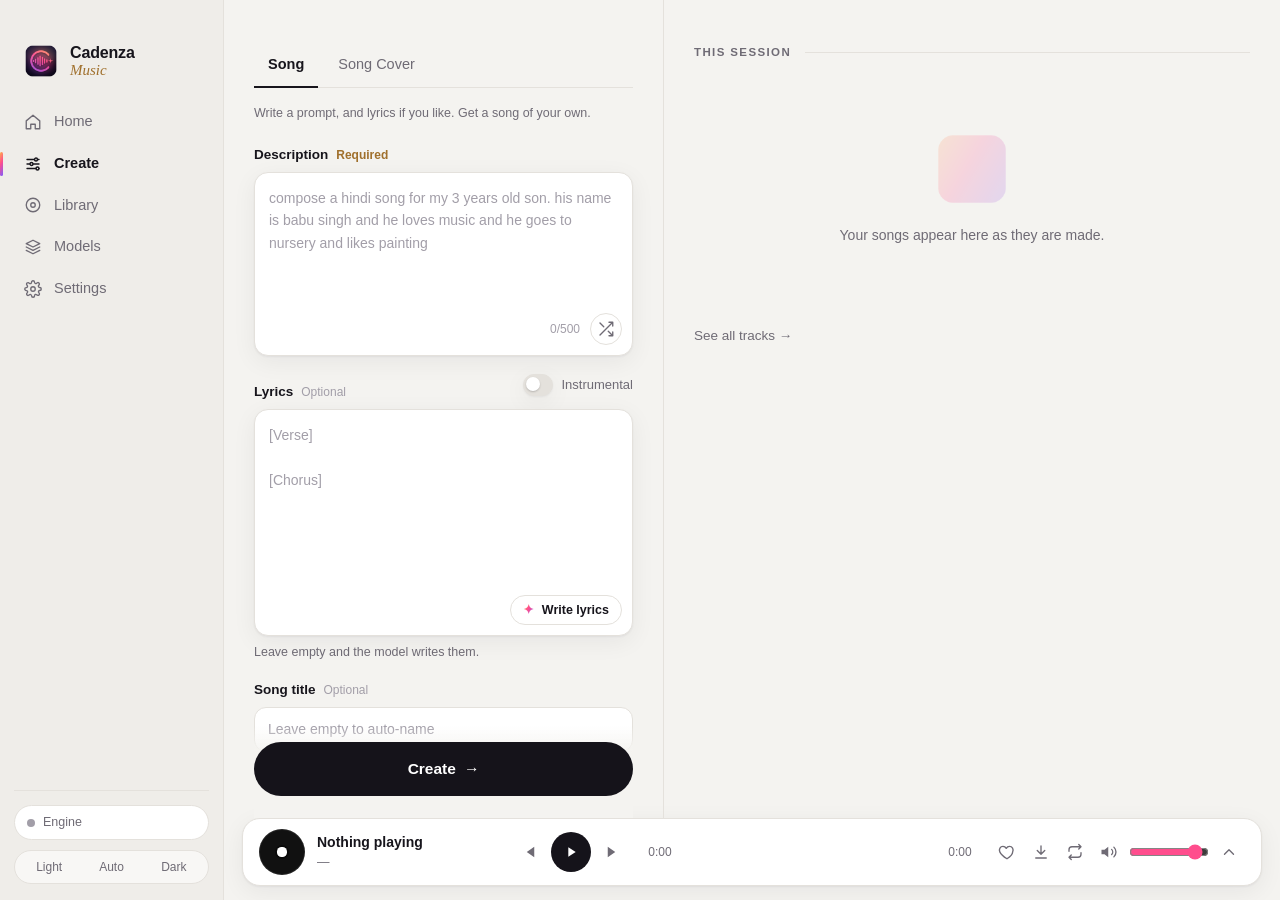
==== ui/index.html @ 6d5b3bd9 "Cadenza: prompt-to-song desktop app, release pipeline and website - Tauri 2 app with a Rust backend:" ====
<!doctype html>
<html lang="en">
<head>
  <meta charset="utf-8" />
  <meta name="viewport" content="width=device-width, initial-scale=1" />
  <title>Cadenza</title>
  <link rel="stylesheet" href="styles.css" />
</head>
<body>
  <div class="app">
    <aside class="sidebar">
      <div class="brand" data-tauri-drag-region>
        <img src="icon.png" alt="" class="brand-mark" />
        <div class="brand-text">
          <strong>Cadenza</strong>
          <em>Music</em>
        </div>
      </div>
      <nav class="nav">
        <button data-view="home"><svg viewBox="0 0 24 24"><path d="M3 10.5 12 3l9 7.5V21h-6v-6H9v6H3z"/></svg>Home</button>
        <button data-view="create" class="active"><svg viewBox="0 0 24 24"><path d="M4 6h10M18 6h2M4 12h4M12 12h8M4 18h12M20 18h0"/><circle cx="16" cy="6" r="2"/><circle cx="10" cy="12" r="2"/><circle cx="18" cy="18" r="2"/></svg>Create</button>
        <button data-view="library"><svg viewBox="0 0 24 24"><circle cx="12" cy="12" r="9"/><circle cx="12" cy="12" r="3"/></svg>Library</button>
        <button data-view="models"><svg viewBox="0 0 24 24"><path d="M12 3 3 7.5l9 4.5 9-4.5zM3 12l9 4.5 9-4.5M3 16.5 12 21l9-4.5"/></svg>Models</button>
        <button data-view="settings"><svg viewBox="0 0 24 24"><circle cx="12" cy="12" r="3"/><path d="M19.4 15a1.7 1.7 0 0 0 .3 1.8l.1.1a2 2 0 1 1-2.8 2.8l-.1-.1a1.7 1.7 0 0 0-1.8-.3 1.7 1.7 0 0 0-1 1.5V21a2 2 0 1 1-4 0v-.1a1.7 1.7 0 0 0-1.1-1.5 1.7 1.7 0 0 0-1.8.3l-.1.1a2 2 0 1 1-2.8-2.8l.1-.1a1.7 1.7 0 0 0 .3-1.8 1.7 1.7 0 0 0-1.5-1H3a2 2 0 1 1 0-4h.1a1.7 1.7 0 0 0 1.5-1.1 1.7 1.7 0 0 0-.3-1.8l-.1-.1a2 2 0 1 1 2.8-2.8l.1.1a1.7 1.7 0 0 0 1.8.3H9a1.7 1.7 0 0 0 1-1.5V3a2 2 0 1 1 4 0v.1a1.7 1.7 0 0 0 1 1.5 1.7 1.7 0 0 0 1.8-.3l.1-.1a2 2 0 1 1 2.8 2.8l-.1.1a1.7 1.7 0 0 0-.3 1.8V9a1.7 1.7 0 0 0 1.5 1H21a2 2 0 1 1 0 4h-.1a1.7 1.7 0 0 0-1.5 1z"/></svg>Settings</button>
      </nav>
      <div class="sidebar-foot">
        <button class="engine-pill" id="enginePill" title="Music engine">
          <span class="dot"></span><span class="label">Engine</span>
        </button>
        <div class="theme-switch" role="group" aria-label="Theme">
          <button data-theme-choice="light">Light</button>
          <button data-theme-choice="auto">Auto</button>
          <button data-theme-choice="dark">Dark</button>
        </div>
      </div>
    </aside>

    <main class="main">
      <!-- HOME -->
      <section class="view" id="view-home">
        <div class="home">
          <div class="home-hero">
            <img src="icon.png" alt="" class="hero-mark" />
            <h1>What should we make today?</h1>
            <p class="muted">Describe a song. Cadenza writes the lyrics, composes the score and sings it — all on this machine.</p>
            <div class="hero-box">
              <textarea id="heroPrompt" rows="3" maxlength="500" placeholder="A Hindi lullaby for my 3-year-old son Babu, who loves painting and music"></textarea>
              <button class="btn primary" id="heroGo">Create <span aria-hidden="true">→</span></button>
            </div>
            <div class="chips" id="heroChips"></div>
          </div>
          <div class="setup card" id="setupCard">
            <h3>Getting ready</h3>
            <ol class="checklist" id="checklist"></ol>
          </div>
          <div class="home-recent">
            <div class="section-title"><span>Recent</span><button class="link" data-goto="library">See all tracks →</button></div>
            <div class="track-list" id="homeRecent"></div>
          </div>
        </div>
      </section>

      <!-- CREATE -->
      <section class="view active" id="view-create">
        <div class="create">
          <div class="create-form">
            <div class="tabs" role="tablist">
              <button class="tab active" data-tab="song">Song</button>
              <button class="tab" data-tab="cover">Song Cover</button>
            </div>
            <p class="muted small" id="tabHint">Write a prompt, and lyrics if you like. Get a song of your own.</p>

            <div class="field cover-only">
              <div class="label-row"><label>Recording</label><span class="req">Required</span></div>
              <button class="file-pick" id="coverPick">
                <svg viewBox="0 0 24 24"><path d="M9 18V5l12-2v13"/><circle cx="6" cy="18" r="3"/><circle cx="18" cy="16" r="3"/></svg>
                <span id="coverName">Choose an MP3 or WAV…</span>
              </button>
              <label class="check"><input type="checkbox" id="melodyOnly" /> Melody only (ignore the chords)</label>
              <p class="hint">The melody is transcribed to a score and sung again in your style. The original lyrics fit best.</p>
            </div>

            <div class="field">
              <div class="label-row"><label for="description" id="descLabel">Description</label><span class="req" id="descReq">Required</span></div>
              <div class="textarea-wrap">
                <textarea id="description" rows="5" maxlength="500" placeholder="compose a hindi song for my 3 years old son. his name is babu singh and he loves music and he goes to nursery and likes painting"></textarea>
                <div class="textarea-foot">
                  <span class="counter" id="descCount">0/500</span>
                  <button class="icon-btn" id="shuffleIdea" title="Inspire me"><svg viewBox="0 0 24 24"><path d="M16 3h5v5M4 20 21 3M21 16v5h-5M15 15l6 6M4 4l5 5"/></svg></button>
                </div>
              </div>
            </div>

            <div class="field">
              <div class="label-row">
                <label for="lyrics">Lyrics</label><span class="opt">Optional</span>
                <span class="spacer"></span>
                <label class="toggle"><input type="checkbox" id="instrumental" /><span class="track"></span>Instrumental</label>
              </div>
              <div class="textarea-wrap">
                <textarea id="lyrics" rows="7" placeholder="[Verse]&#10;&#10;[Chorus]"></textarea>
                <div class="textarea-foot">
                  <span class="spacer"></span>
                  <button class="btn ghost small" id="writeLyrics" title="Write lyrics from the description"><span class="spark">✦</span> Write lyrics</button>
                </div>
              </div>
              <p class="hint">Leave empty and the model writes them.</p>
            </div>

            <div class="field">
              <div class="label-row"><label for="title">Song title</label><span class="opt">Optional</span></div>
              <input id="title" type="text" placeholder="Leave empty to auto-name" />
            </div>

            <details class="advanced" id="advanced">
              <summary>Advanced <svg viewBox="0 0 24 24"><path d="m6 9 6 6 6-6"/></svg></summary>
              <div class="field">
                <div class="label-row"><label for="style">Style</label><span class="opt">Optional</span></div>
                <textarea id="style" rows="3" placeholder="Leave empty and the model writes it: genre, instruments, voice, mood, tempo…"></textarea>
              </div>
              <div class="grid2">
                <div class="field">
                  <label for="language">Lyrics language</label>
                  <select id="language">
                    <option value="auto">From the description</option>
                    <option>English</option><option>Hindi</option><option>Chinese</option><option>Japanese</option>
                    <option>Korean</option><option>Spanish</option><option>French</option><option>German</option>
                    <option>Portuguese</option><option>Russian</option><option>Italian</option><option>Punjabi</option>
                    <option>Bengali</option><option>Tamil</option><option>Urdu</option><option>Arabic</option>
                  </select>
                </div>
                <div class="field">
                  <label for="duration">Length <span class="value" id="durationValue">3:00</span></label>
                  <input id="duration" type="range" min="30" max="360" step="15" value="180" />
                </div>
                <div class="field">
                  <label for="cot">Score</label>
                  <select id="cot">
                    <option value="full">Melody + chords (best)</option>
                    <option value="melody">Melody only</option>
                    <option value="off">No score (fastest)</option>
                  </select>
                </div>
                <div class="field">
                  <label for="variations">Variations</label>
                  <select id="variations"><option>1</option><option>2</option><option>3</option><option>4</option></select>
                </div>
                <div class="field">
                  <label for="steps">Quality steps <span class="value" id="stepsValue">32</span></label>
                  <input id="steps" type="range" min="8" max="64" step="4" value="32" />
                </div>
                <div class="field">
                  <label for="temperature">Creativity <span class="value" id="temperatureValue">1.00</span></label>
                  <input id="temperature" type="range" min="0.6" max="1.4" step="0.05" value="1.0" />
                </div>
                <div class="field">
                  <label for="lmSeed">Composition seed</label>
                  <input id="lmSeed" type="number" placeholder="Random" />
                </div>
                <div class="field">
                  <label for="seed">Sound seed</label>
                  <input id="seed" type="number" placeholder="Random" />
                </div>
              </div>
            </details>

            <div class="create-bar">
              <div class="form-error" id="formError" hidden></div>
              <button class="btn primary big" id="createBtn">Create <span aria-hidden="true">→</span></button>
            </div>
          </div>

          <div class="session">
            <div class="section-title"><span>This session</span></div>
            <div class="track-list" id="sessionList"></div>
            <div class="empty" id="sessionEmpty">
              <div class="empty-art"></div>
              <p>Your songs appear here as they are made.</p>
            </div>
            <button class="link see-all" data-goto="library">See all tracks →</button>
          </div>
        </div>
      </section>

      <!-- LIBRARY -->
      <section class="view" id="view-library">
        <div class="page">
          <header class="page-head">
            <h2>Library</h2>
            <div class="page-tools">
              <input type="search" id="librarySearch" placeholder="Search titles, lyrics, styles…" />
              <div class="seg" id="libraryFilter">
                <button data-filter="all" class="active">All</button>
                <button data-filter="fav">Favourites</button>
                <button data-filter="song">Songs</button>
                <button data-filter="cover">Covers</button>
              </div>
              <button class="btn ghost small" id="openLibraryDir">Show folder</button>
            </div>
          </header>
          <div class="track-list" id="libraryList"></div>
          <div class="empty" id="libraryEmpty" hidden><div class="empty-art"></div><p>No tracks yet. Make your first one in Create.</p></div>
        </div>
      </section>

      <!-- MODELS -->
      <section class="view" id="view-models">
        <div class="page">
          <header class="page-head">
            <h2>Models</h2>
            <div class="muted small" id="modelsMeta"></div>
          </header>
          <div class="notice" id="engineNotice" hidden></div>
          <section class="model-group">
            <h3>Music engine <span class="badge">YuE2 · CC BY-NC 4.0</span></h3>
            <p class="muted small">Pick one size. Bigger sizes sound a little better and need more memory. The VAE and the companion are shared by every size.</p>
            <div id="modelsMusic"></div>
          </section>
          <section class="model-group">
            <h3>Language model <span class="badge">writes lyrics, titles and styles</span></h3>
            <p class="muted small">Used when you leave the lyrics empty. Pick one size, or connect Ollama / another server in Settings to use any model you like.</p>
            <div id="modelsLlm"></div>
          </section>
          <section class="model-group">
            <h3>Covers <span class="badge">optional</span></h3>
            <p class="muted small">Needed for Song Cover. Download one transcriber and the encoder of the same precision.</p>
            <div id="modelsCovers"></div>
          </section>
        </div>
      </section>

      <!-- SETTINGS -->
      <section class="view" id="view-settings">
        <div class="page narrow">
          <header class="page-head"><h2>Settings</h2></header>

          <section class="card settings-card">
            <h3>Language model</h3>
            <div class="seg wide" id="providerSeg">
              <button data-provider="builtin">Built-in (llama.cpp)</button>
              <button data-provider="ollama">Ollama</button>
              <button data-provider="open_ai">OpenAI-compatible</button>
            </div>
            <div class="provider-pane" data-pane="builtin">
              <div class="field"><label>Model</label><select id="llmModel"></select></div>
              <p class="hint">Download models in Models. The runtime starts on demand and stops when it is not needed.</p>
            </div>
            <div class="provider-pane" data-pane="ollama">
              <div class="grid2">
                <div class="field"><label>Ollama URL</label><input id="ollamaUrl" type="text" /></div>
                <div class="field"><label>Model</label>
                  <div class="row"><input id="ollamaModel" type="text" list="ollamaList" placeholder="gemma3:12b" /><button class="btn ghost small" id="ollamaRefresh">Refresh</button></div>
                  <datalist id="ollamaList"></datalist>
                </div>
              </div>
              <p class="hint">Any model you pulled — <code>ollama pull qwen3:32b</code> — big machines can use big models.</p>
            </div>
            <div class="provider-pane" data-pane="open_ai">
              <div class="grid2">
                <div class="field"><label>Server URL</label><input id="openaiUrl" type="text" placeholder="http://127.0.0.1:1234" /></div>
                <div class="field"><label>Model</label><input id="openaiModel" type="text" /></div>
                <div class="field"><label>API key</label><input id="openaiKey" type="password" placeholder="Not needed for local servers" /></div>
              </div>
              <p class="hint">LM Studio, vLLM, llama.cpp on another box — anything that speaks <code>/v1/chat/completions</code>.</p>
            </div>
            <div class="row">
              <button class="btn ghost small" id="llmTest">Test</button>
              <span class="muted small" id="llmTestResult"></span>
            </div>
            <label class="check"><input type="checkbox" id="unloadLlm" /> Unload the language model before making music (recommended under 32 GB)</label>
          </section>

          <section class="card settings-card">
            <h3>Music engine</h3>
            <div class="grid2">
              <div class="field"><label>Model size</label><select id="backbone"></select></div>
              <div class="field"><label>Context (memory)</label>
                <select id="maxSeq">
                  <option value="">Full — songs up to 6 min</option>
                  <option value="16384">16k — less memory</option>
                  <option value="8192">8k — least memory, ~2 min songs</option>
                </select>
              </div>
              <div class="field"><label>Output</label>
                <select id="outputFormat">
                  <option value="mp3">MP3</option><option value="wav16">WAV 16-bit</option><option value="wav24">WAV 24-bit</option>
                </select>
              </div>
              <div class="field"><label>MP3 bitrate</label>
                <select id="mp3Bitrate"><option>128</option><option>192</option><option>256</option><option>320</option></select>
              </div>
            </div>
            <label class="check"><input type="checkbox" id="keepLoaded" /> Keep the whole model in memory between stages (faster, needs 24 GB+)</label>
            <label class="check"><input type="checkbox" id="useCompanion" /> Use the realaudio decoder companion</label>
            <div class="field"><label>yue-server path</label><input id="enginePath" type="text" placeholder="Bundled engine" /></div>
            <div class="field"><label>Models folder</label><input id="modelsDir" type="text" placeholder="App data folder" /></div>
            <div class="row">
              <button class="btn ghost small" id="engineStart">Start engine</button>
              <button class="btn ghost small" id="engineStop">Stop engine</button>
              <button class="btn ghost small" id="engineLogBtn">Show log</button>
            </div>
            <pre class="log" id="engineLog" hidden></pre>
          </section>

          <section class="card settings-card">
            <h3>This machine</h3>
            <div class="muted small" id="systemInfo"></div>
          </section>
          <div class="settings-save"><span class="muted small" id="saveState"></span><button class="btn primary" id="saveSettings">Save settings</button></div>
        </div>
      </section>
    </main>

    <footer class="player" id="player">
      <div class="player-inner">
        <div class="now">
          <div class="disc" id="playerArt"></div>
          <div class="now-text">
            <strong id="playerTitle">Nothing playing</strong>
            <span id="playerKind" class="muted small">—</span>
          </div>
        </div>
        <div class="transport">
          <button class="icon-btn" id="prevBtn" title="Previous"><svg viewBox="0 0 24 24"><path d="M6 5v14M19 5 9 12l10 7z" class="fill"/></svg></button>
          <button class="play-btn" id="playBtn" title="Play"><svg viewBox="0 0 24 24" class="fill"><path id="playIcon" d="M8 5v14l11-7z"/></svg></button>
          <button class="icon-btn" id="nextBtn" title="Next"><svg viewBox="0 0 24 24"><path d="M18 5v14M5 5l10 7-10 7z" class="fill"/></svg></button>
        </div>
        <span class="time" id="curTime">0:00</span>
        <canvas class="wave" id="wave"></canvas>
        <span class="time" id="durTime">0:00</span>
        <div class="player-tools">
          <button class="icon-btn" id="favBtn" title="Favourite"><svg viewBox="0 0 24 24"><path d="M12 21s-7.5-4.6-9.6-9.2C.9 8.4 3 4.5 6.6 4.5c2.1 0 3.6 1.2 4.4 2.6.8-1.4 2.3-2.6 4.4-2.6 3.6 0 5.7 3.9 4.2 7.3C19.5 16.4 12 21 12 21z"/></svg></button>
          <button class="icon-btn" id="dlBtn" title="Save as…"><svg viewBox="0 0 24 24"><path d="M12 4v11M7 10l5 5 5-5M5 20h14"/></svg></button>
          <button class="icon-btn" id="loopBtn" title="Repeat"><svg viewBox="0 0 24 24"><path d="M17 2l3 3-3 3M4 11V9a4 4 0 0 1 4-4h12M7 22l-3-3 3-3M20 13v2a4 4 0 0 1-4 4H4"/></svg></button>
          <button class="icon-btn" id="muteBtn" title="Mute"><svg viewBox="0 0 24 24"><path d="M11 5 6 9H2v6h4l5 4z" class="fill"/><path id="volWaves" d="M15.5 8.5a5 5 0 0 1 0 7M18.5 5.5a9 9 0 0 1 0 13"/></svg></button>
          <input type="range" id="volume" min="0" max="1" step="0.01" value="0.9" />
          <button class="icon-btn" id="lyricsBtn" title="Details"><svg viewBox="0 0 24 24"><path d="m18 15-6-6-6 6"/></svg></button>
        </div>
      </div>
      <audio id="audio" preload="auto"></audio>
    </footer>
  </div>

  <!-- Track detail drawer -->
  <div class="drawer" id="drawer" hidden>
    <div class="drawer-backdrop" data-close></div>
    <div class="drawer-panel">
      <header>
        <div class="drawer-art" id="drawerArt"></div>
        <div class="drawer-head">
          <input id="drawerTitle" class="title-edit" />
          <div class="muted small" id="drawerMeta"></div>
        </div>
        <button class="icon-btn" data-close title="Close"><svg viewBox="0 0 24 24"><path d="M6 6l12 12M18 6 6 18"/></svg></button>
      </header>
      <div class="drawer-actions">
        <button class="btn primary small" id="drawerPlay">▶ Play</button>
        <button class="btn ghost small" id="drawerVariation" title="Same composition and singing, new sound">⟳ New variation</button>
        <button class="btn ghost small" id="drawerReuse">Reuse prompt</button>
        <button class="btn ghost small" id="drawerSave">Save as…</button>
        <button class="btn danger small" id="drawerDelete">Delete</button>
      </div>
      <div class="tabs small-tabs">
        <button class="tab active" data-dtab="lyrics">Lyrics</button>
        <button class="tab" data-dtab="style">Style</button>
        <button class="tab" data-dtab="score">Score</button>
        <button class="tab" data-dtab="prompt">Prompt</button>
      </div>
      <pre class="drawer-body" id="drawerBody"></pre>
    </div>
  </div>

  <div class="toasts" id="toasts"></div>
  <script type="module" src="app.js"></script>
</body>
</html>
---- ui/styles.css ----
:root {
  --bg: #f4f3f0;
  --panel: #efede9;
  --surface: #ffffff;
  --surface-2: #f8f7f5;
  --line: #e4e1dc;
  --text: #17151c;
  --muted: #6f6b75;
  --faint: #a29ea8;
  --accent: #ff4d8d;
  --accent-2: #7c5cff;
  --accent-3: #ffb048;
  --grad: linear-gradient(120deg, var(--accent-3), var(--accent) 45%, var(--accent-2));
  --primary: #15131a;
  --primary-text: #ffffff;
  --ok: #1f9d55;
  --warn: #c98a12;
  --bad: #d23f3f;
  --shadow: 0 1px 2px rgba(20, 16, 30, .05), 0 6px 24px rgba(20, 16, 30, .06);
  --radius: 14px;
  --font: -apple-system, BlinkMacSystemFont, "SF Pro Text", "Inter", "Segoe UI", "Noto Sans", "Noto Sans Devanagari", sans-serif;
  color-scheme: light;
}

@media (prefers-color-scheme: dark) {
  :root:not([data-theme="light"]) {
    --bg: #111017;
    --panel: #15141c;
    --surface: #1c1a24;
    --surface-2: #211f2a;
    --line: #2c2936;
    --text: #f1eff6;
    --muted: #a19cad;
    --faint: #6d687a;
    --primary: #f1eff6;
    --primary-text: #111017;
    --shadow: 0 1px 2px rgba(0, 0, 0, .3), 0 8px 28px rgba(0, 0, 0, .35);
    color-scheme: dark;
  }
}

:root[data-theme="dark"] {
  --bg: #111017;
  --panel: #15141c;
  --surface: #1c1a24;
  --surface-2: #211f2a;
  --line: #2c2936;
  --text: #f1eff6;
  --muted: #a19cad;
  --faint: #6d687a;
  --primary: #f1eff6;
  --primary-text: #111017;
  --shadow: 0 1px 2px rgba(0, 0, 0, .3), 0 8px 28px rgba(0, 0, 0, .35);
  color-scheme: dark;
}

* { box-sizing: border-box; }
html, body { height: 100%; margin: 0; }
body {
  background: var(--bg);
  color: var(--text);
  font: 14px/1.5 var(--font);
  -webkit-font-smoothing: antialiased;
  overflow: hidden;
  user-select: none;
}
textarea, input, select, pre, .drawer-body { user-select: text; }
button { font: inherit; color: inherit; cursor: pointer; }
svg { width: 18px; height: 18px; fill: none; stroke: currentColor; stroke-width: 1.8; stroke-linecap: round; stroke-linejoin: round; flex: none; }
svg .fill, svg.fill { fill: currentColor; stroke: none; }
code { font: 12px ui-monospace, SFMono-Regular, Menlo, monospace; background: var(--surface-2); padding: 1px 5px; border-radius: 5px; }

.muted { color: var(--muted); }
.small { font-size: 12.5px; }
.spacer { flex: 1; }
[hidden] { display: none !important; }

/* ----------------------------------------------------------------- layout */
.app {
  display: grid;
  grid-template-columns: 224px 1fr;
  grid-template-rows: 1fr auto;
  height: 100vh;
}
.sidebar {
  grid-row: 1 / 3;
  background: var(--panel);
  border-right: 1px solid var(--line);
  display: flex;
  flex-direction: column;
  padding: 38px 14px 16px;
}
.brand { display: flex; align-items: center; gap: 10px; padding: 4px 8px 22px; }
.brand-mark { width: 38px; height: 38px; border-radius: 10px; }
.brand-text { display: flex; flex-direction: column; line-height: 1.1; }
.brand-text strong { font-size: 16px; letter-spacing: -.01em; }
.brand-text em { font-family: "Iowan Old Style", "Palatino", Georgia, serif; font-size: 15px; color: #a0702c; }
.nav { display: flex; flex-direction: column; gap: 2px; }
.nav button {
  display: flex; align-items: center; gap: 12px;
  background: none; border: 0; border-radius: 10px;
  padding: 9px 10px; text-align: left; font-size: 14.5px; color: var(--muted);
  position: relative;
}
.nav button:hover { background: var(--surface-2); color: var(--text); }
.nav button.active { color: var(--text); font-weight: 600; }
.nav button.active::before {
  content: ""; position: absolute; left: -14px; top: 8px; bottom: 8px; width: 3px;
  border-radius: 3px; background: var(--grad);
}
.sidebar-foot { margin-top: auto; display: flex; flex-direction: column; gap: 10px; border-top: 1px solid var(--line); padding-top: 14px; }
.engine-pill {
  display: flex; align-items: center; gap: 8px; background: var(--surface); border: 1px solid var(--line);
  border-radius: 999px; padding: 7px 12px; font-size: 12.5px; color: var(--muted); text-align: left;
}
.engine-pill .dot { width: 8px; height: 8px; border-radius: 50%; background: var(--faint); flex: none; }
.engine-pill[data-state="running"] .dot { background: var(--ok); box-shadow: 0 0 0 3px rgba(31, 157, 85, .18); }
.engine-pill[data-state="starting"] .dot { background: var(--warn); animation: pulse 1s infinite; }
.engine-pill[data-state="no_engine"] .dot, .engine-pill[data-state="no_models"] .dot { background: var(--bad); }
@keyframes pulse { 50% { opacity: .35; } }
.theme-switch { display: flex; background: var(--surface-2); border: 1px solid var(--line); border-radius: 999px; padding: 3px; }
.theme-switch button { flex: 1; border: 0; background: none; border-radius: 999px; font-size: 12px; padding: 4px 0; color: var(--muted); }
.theme-switch button.active { background: var(--surface); color: var(--text); box-shadow: var(--shadow); font-weight: 600; }

.main { overflow: hidden; position: relative; }
.view { display: none; height: 100%; overflow: auto; }
.view.active { display: block; }

/* --------------------------------------------------------------- controls */
.btn {
  display: inline-flex; align-items: center; justify-content: center; gap: 8px;
  border-radius: 999px; border: 1px solid transparent; padding: 9px 18px; font-weight: 600; font-size: 14px;
  transition: transform .08s ease, opacity .15s ease, background .15s ease;
}
.btn:active { transform: scale(.98); }
.btn:disabled { opacity: .45; cursor: default; }
.btn.primary { background: var(--primary); color: var(--primary-text); }
.btn.primary:hover:not(:disabled) { opacity: .9; }
.btn.big { width: 100%; padding: 14px; font-size: 15.5px; }
.btn.ghost { background: var(--surface); border-color: var(--line); }
.btn.ghost:hover:not(:disabled) { background: var(--surface-2); }
.btn.danger { background: transparent; border-color: color-mix(in srgb, var(--bad) 40%, transparent); color: var(--bad); }
.btn.small { padding: 5px 12px; font-size: 12.5px; }
.spark { background: var(--grad); -webkit-background-clip: text; background-clip: text; color: transparent; }
.link { background: none; border: 0; color: var(--muted); padding: 6px 0; font-size: 13.5px; }
.link:hover { color: var(--text); }
.icon-btn {
  display: inline-grid; place-items: center; width: 32px; height: 32px; border-radius: 50%;
  border: 0; background: none; color: var(--muted);
}
.icon-btn:hover { background: var(--surface-2); color: var(--text); }
.icon-btn.on { color: var(--accent); }
.icon-btn.on svg { fill: currentColor; }

input[type="text"], input[type="number"], input[type="search"], input[type="password"], textarea, select {
  width: 100%; background: var(--surface); color: var(--text);
  border: 1px solid var(--line); border-radius: 12px; padding: 11px 13px; font: inherit; outline: none;
  transition: border-color .15s ease, box-shadow .15s ease;
}
textarea { resize: vertical; line-height: 1.6; }
input:focus, textarea:focus, select:focus { border-color: color-mix(in srgb, var(--accent-2) 55%, var(--line)); box-shadow: 0 0 0 3px color-mix(in srgb, var(--accent-2) 14%, transparent); }
::placeholder { color: var(--faint); }
select { appearance: none; background-image: linear-gradient(45deg, transparent 50%, var(--muted) 50%), linear-gradient(135deg, var(--muted) 50%, transparent 50%); background-position: calc(100% - 17px) 50%, calc(100% - 12px) 50%; background-size: 5px 5px; background-repeat: no-repeat; padding-right: 30px; }
input[type="range"] { width: 100%; accent-color: var(--accent); }

.field { display: flex; flex-direction: column; gap: 7px; margin-bottom: 18px; }
.field > label, .label-row label { font-weight: 600; font-size: 13.5px; }
.field label .value { float: right; font-weight: 500; color: var(--muted); font-variant-numeric: tabular-nums; }
.label-row { display: flex; align-items: baseline; gap: 8px; }
.req { color: #a0702c; font-size: 12px; font-weight: 600; }
.opt { color: var(--faint); font-size: 12px; }
.hint { color: var(--muted); font-size: 12.5px; margin: 0; }
.check { display: flex; align-items: center; gap: 8px; font-size: 13px; color: var(--muted); margin: 6px 0; }
.check input { accent-color: var(--accent-2); }
.row { display: flex; align-items: center; gap: 8px; flex-wrap: wrap; }
.grid2 { display: grid; grid-template-columns: 1fr 1fr; gap: 0 16px; }

.textarea-wrap { position: relative; background: var(--surface); border: 1px solid var(--line); border-radius: 14px; box-shadow: var(--shadow); }
.textarea-wrap textarea { border: 0; box-shadow: none; background: transparent; padding: 14px 14px 4px; resize: none; }
.textarea-wrap:focus-within { border-color: color-mix(in srgb, var(--accent-2) 55%, var(--line)); }
.textarea-foot { display: flex; align-items: center; justify-content: flex-end; gap: 10px; padding: 4px 10px 10px; }
.counter { color: var(--faint); font-size: 12px; font-variant-numeric: tabular-nums; }
.textarea-foot .icon-btn { border: 1px solid var(--line); }

.toggle { display: inline-flex; align-items: center; gap: 8px; font-weight: 500 !important; font-size: 13px !important; color: var(--muted); cursor: pointer; }
.toggle input { display: none; }
.toggle .track { width: 30px; height: 18px; border-radius: 999px; background: var(--line); position: relative; transition: background .15s; }
.toggle .track::after { content: ""; position: absolute; top: 2px; left: 2px; width: 14px; height: 14px; border-radius: 50%; background: #fff; box-shadow: 0 1px 2px rgba(0,0,0,.2); transition: transform .15s; }
.toggle input:checked + .track { background: var(--accent-2); }
.toggle input:checked + .track::after { transform: translateX(12px); }

.tabs { display: flex; gap: 6px; border-bottom: 1px solid var(--line); margin-bottom: 16px; }
.tab { background: none; border: 0; padding: 10px 14px; color: var(--muted); font-size: 14.5px; border-bottom: 2px solid transparent; margin-bottom: -1px; }
.tab.active { color: var(--text); font-weight: 600; border-bottom-color: var(--text); }
.small-tabs .tab { font-size: 13px; padding: 8px 10px; }

.seg { display: inline-flex; background: var(--surface-2); border: 1px solid var(--line); border-radius: 999px; padding: 3px; }
.seg button { border: 0; background: none; padding: 5px 12px; border-radius: 999px; font-size: 12.5px; color: var(--muted); }
.seg button.active { background: var(--surface); color: var(--text); font-weight: 600; box-shadow: var(--shadow); }
.seg.wide { display: flex; margin-bottom: 16px; }
.seg.wide button { flex: 1; }

.card { background: var(--surface); border: 1px solid var(--line); border-radius: var(--radius); box-shadow: var(--shadow); padding: 18px 20px; }
.badge { font-size: 11px; font-weight: 600; background: var(--surface-2); border: 1px solid var(--line); color: var(--muted); padding: 2px 8px; border-radius: 999px; vertical-align: middle; margin-left: 6px; }
.badge.rec { background: var(--grad); color: #fff; border: 0; }
.badge.ok { color: var(--ok); border-color: color-mix(in srgb, var(--ok) 35%, transparent); }

/* ----------------------------------------------------------------- create */
.create { display: grid; grid-template-columns: minmax(380px, 440px) 1fr; height: 100%; }
.create-form { border-right: 1px solid var(--line); padding: 44px 30px 0; overflow: auto; display: flex; flex-direction: column; }
.create-form > .muted { margin: 0 0 22px; }
.cover-only { display: none; }
.create[data-tab="cover"] .cover-only { display: flex; }
.file-pick { display: flex; align-items: center; gap: 10px; background: var(--surface); border: 1px dashed var(--line); border-radius: 12px; padding: 14px; color: var(--muted); text-align: left; }
.file-pick:hover { border-color: var(--accent-2); color: var(--text); }
.file-pick.has { border-style: solid; color: var(--text); }
.advanced { margin: 4px 0 18px; }
.advanced summary { list-style: none; display: flex; justify-content: space-between; align-items: center; cursor: pointer; font-weight: 600; padding: 8px 2px; color: var(--muted); }
.advanced summary::-webkit-details-marker { display: none; }
.advanced[open] summary svg { transform: rotate(180deg); }
.advanced[open] summary { margin-bottom: 12px; color: var(--text); }
.create-bar { position: sticky; bottom: 0; margin-top: auto; padding: 16px 0 22px; background: linear-gradient(to bottom, transparent, var(--bg) 30%); }
.form-error { color: var(--bad); font-size: 13px; margin-bottom: 10px; white-space: pre-wrap; }

.session { padding: 44px 30px 30px; overflow: auto; }
.section-title { display: flex; align-items: center; gap: 14px; text-transform: uppercase; letter-spacing: .12em; font-size: 11.5px; font-weight: 600; color: var(--muted); margin-bottom: 16px; }
.section-title::after { content: ""; flex: 1; height: 1px; background: var(--line); }
.section-title .link { text-transform: none; letter-spacing: 0; order: 2; }
.see-all { margin-top: 10px; }
.empty { text-align: center; color: var(--muted); padding: 50px 20px; }
.empty-art { width: 84px; height: 84px; margin: 0 auto 14px; border-radius: 22px; background: var(--grad); opacity: .18; mask: url(icon.png) center/cover; -webkit-mask: url(icon.png) center/cover; }

/* ------------------------------------------------------------- track rows */
.track-list { display: flex; flex-direction: column; gap: 10px; }
.track {
  display: grid; grid-template-columns: 52px 1fr auto; align-items: center; gap: 14px;
  background: var(--surface); border: 1px solid var(--line); border-radius: var(--radius); padding: 10px 12px 10px 10px;
  box-shadow: var(--shadow); cursor: default; transition: border-color .15s;
}
.track:hover { border-color: color-mix(in srgb, var(--accent-2) 30%, var(--line)); }
.track.playing { border-color: color-mix(in srgb, var(--accent) 50%, var(--line)); }
.art { width: 52px; height: 52px; border-radius: 9px; overflow: hidden; position: relative; flex: none; }
.art svg { width: 100%; height: 100%; stroke: none; display: block; }
.track-text { min-width: 0; cursor: pointer; }
.track-text strong { display: block; white-space: nowrap; overflow: hidden; text-overflow: ellipsis; font-size: 14.5px; }
.track-text span { color: var(--muted); font-size: 12.5px; white-space: nowrap; overflow: hidden; text-overflow: ellipsis; display: block; }
.track-actions { display: flex; align-items: center; gap: 2px; }
.track-actions .play { width: 34px; height: 34px; border-radius: 50%; background: var(--surface-2); border: 1px solid var(--line); display: grid; place-items: center; margin-left: 6px; color: var(--text); }
.track-actions .play svg { width: 14px; height: 14px; }
.track.job { grid-template-columns: 52px 1fr auto; }
.job-art { width: 52px; height: 52px; border-radius: 9px; background: var(--grad); position: relative; overflow: hidden; display: grid; place-items: center; }
.job-art .bars { display: flex; gap: 3px; align-items: center; height: 22px; }
.job-art .bars i { width: 3px; background: #fff; border-radius: 2px; animation: eq 1s ease-in-out infinite; }
.job-art .bars i:nth-child(2) { animation-delay: -.2s; } .job-art .bars i:nth-child(3) { animation-delay: -.4s; } .job-art .bars i:nth-child(4) { animation-delay: -.6s; } .job-art .bars i:nth-child(5) { animation-delay: -.8s; }
@keyframes eq { 0%, 100% { height: 5px; } 50% { height: 22px; } }
.track.job.error .job-art { background: color-mix(in srgb, var(--bad) 70%, #000); }
.track.job.error .bars, .track.job.cancelled .bars, .track.job.queued .bars i { animation-play-state: paused; }
.progress-line { height: 3px; border-radius: 3px; background: var(--line); margin-top: 7px; overflow: hidden; position: relative; }
.progress-line::after { content: ""; position: absolute; inset: 0; width: 35%; background: var(--grad); border-radius: 3px; animation: slide 1.6s ease-in-out infinite; }
@keyframes slide { 0% { transform: translateX(-100%); } 100% { transform: translateX(300%); } }
.job-error { color: var(--bad); font-size: 12px; white-space: pre-wrap; margin-top: 4px; user-select: text; max-height: 120px; overflow: auto; }

/* ------------------------------------------------------------------- home */
.home { max-width: 860px; margin: 0 auto; padding: 70px 30px 40px; }
.home-hero { text-align: center; margin-bottom: 34px; }
.hero-mark { width: 76px; height: 76px; border-radius: 20px; margin-bottom: 14px; }
.home-hero h1 { font-size: 34px; letter-spacing: -.025em; margin: 0 0 8px; }
.hero-box { display: flex; gap: 10px; align-items: flex-end; background: var(--surface); border: 1px solid var(--line); border-radius: 20px; padding: 10px; box-shadow: var(--shadow); margin: 26px 0 14px; text-align: left; }
.hero-box textarea { border: 0; box-shadow: none !important; resize: none; font-size: 15.5px; }
.chips { display: flex; flex-wrap: wrap; gap: 8px; justify-content: center; }
.chip { background: var(--surface); border: 1px solid var(--line); border-radius: 999px; padding: 6px 13px; font-size: 12.5px; color: var(--muted); }
.chip:hover { color: var(--text); border-color: var(--accent-2); }
.setup { margin-bottom: 30px; }
.setup h3 { margin: 0 0 10px; font-size: 15px; }
.checklist { list-style: none; padding: 0; margin: 0; display: flex; flex-direction: column; gap: 8px; }
.checklist li { display: flex; align-items: center; gap: 10px; font-size: 13.5px; }
.checklist .tick { width: 20px; height: 20px; border-radius: 50%; display: grid; place-items: center; border: 1.5px solid var(--line); flex: none; font-size: 11px; }
.checklist li.done .tick { background: var(--ok); border-color: var(--ok); color: #fff; }
.checklist li .spacer { flex: 1; }

/* ------------------------------------------------------------------ pages */
.page { max-width: 1060px; margin: 0 auto; padding: 44px 34px 40px; }
.page.narrow { max-width: 820px; }
.page-head { display: flex; align-items: center; justify-content: space-between; gap: 16px; margin-bottom: 22px; flex-wrap: wrap; }
.page-head h2 { margin: 0; font-size: 26px; letter-spacing: -.02em; }
.page-tools { display: flex; gap: 10px; align-items: center; flex-wrap: wrap; }
.page-tools input[type="search"] { width: 260px; padding: 8px 13px; border-radius: 999px; }
.notice { background: color-mix(in srgb, var(--warn) 12%, var(--surface)); border: 1px solid color-mix(in srgb, var(--warn) 35%, var(--line)); border-radius: 12px; padding: 12px 16px; margin-bottom: 20px; font-size: 13px; white-space: pre-wrap; user-select: text; }

.model-group { margin-bottom: 34px; }
.model-group h3 { font-size: 16px; margin: 0 0 4px; }
.model-group > p { margin: 0 0 14px; }
.model { display: grid; grid-template-columns: 22px 1fr auto; gap: 14px; align-items: center; background: var(--surface); border: 1px solid var(--line); border-radius: 12px; padding: 13px 16px; margin-bottom: 8px; }
.model.selected { border-color: color-mix(in srgb, var(--accent-2) 55%, var(--line)); box-shadow: 0 0 0 3px color-mix(in srgb, var(--accent-2) 10%, transparent); }
.model .radio { width: 18px; height: 18px; border-radius: 50%; border: 1.5px solid var(--faint); display: grid; place-items: center; background: none; padding: 0; }
.model .radio.on { border-color: var(--accent-2); }
.model .radio.on::after { content: ""; width: 9px; height: 9px; border-radius: 50%; background: var(--accent-2); }
.model .radio.fixed { border: 0; }
.model-name { font-weight: 600; }
.model-note { color: var(--muted); font-size: 12.5px; }
.model-meta { display: flex; gap: 8px; align-items: center; margin-top: 3px; flex-wrap: wrap; }
.model-meta span { font-size: 11.5px; color: var(--muted); }
.model-side { display: flex; gap: 8px; align-items: center; justify-content: flex-end; min-width: 220px; }
.bar { width: 140px; }
.bar .track-bar { height: 6px; border-radius: 6px; background: var(--line); overflow: hidden; }
.bar .fill-bar { height: 100%; background: var(--grad); border-radius: 6px; transition: width .25s; }
.bar .bar-text { font-size: 11px; color: var(--muted); margin-top: 3px; font-variant-numeric: tabular-nums; }

.settings-card { margin-bottom: 18px; }
.settings-card h3 { margin: 0 0 14px; font-size: 15px; }
.provider-pane { display: none; }
.provider-pane.active { display: block; }
.settings-save { display: flex; gap: 14px; align-items: center; justify-content: flex-end; position: sticky; bottom: 0; padding: 14px 0; background: linear-gradient(to bottom, transparent, var(--bg) 35%); }
.log { background: #0e0d13; color: #cfc9dc; font: 11.5px/1.5 ui-monospace, SFMono-Regular, Menlo, monospace; border-radius: 10px; padding: 12px; max-height: 280px; overflow: auto; white-space: pre-wrap; margin: 12px 0 0; }

/* ----------------------------------------------------------------- player */
.player { grid-column: 2; padding: 0 18px 14px; background: linear-gradient(to bottom, transparent, var(--bg) 25%); }
.player-inner {
  display: grid; grid-template-columns: minmax(180px, 240px) auto auto 1fr auto auto; align-items: center; gap: 14px;
  background: var(--surface); border: 1px solid var(--line); border-radius: 18px; padding: 10px 16px; box-shadow: var(--shadow);
}
.now { display: flex; align-items: center; gap: 12px; min-width: 0; }
.disc { width: 46px; height: 46px; border-radius: 50%; overflow: hidden; flex: none; position: relative; background: #111; box-shadow: inset 0 0 0 1px rgba(255,255,255,.08); }
.disc svg { width: 100%; height: 100%; stroke: none; }
.disc::after { content: ""; position: absolute; inset: 40%; border-radius: 50%; background: var(--surface); box-shadow: 0 0 0 2px rgba(0,0,0,.4); }
.player.playing .disc { animation: spin 6s linear infinite; }
@keyframes spin { to { transform: rotate(360deg); } }
.now-text { min-width: 0; display: flex; flex-direction: column; }
.now-text strong { white-space: nowrap; overflow: hidden; text-overflow: ellipsis; }
.transport { display: flex; align-items: center; gap: 6px; }
.play-btn { width: 40px; height: 40px; border-radius: 50%; border: 0; background: var(--primary); color: var(--primary-text); display: grid; place-items: center; }
.play-btn svg { width: 16px; height: 16px; }
.time { font-size: 12px; color: var(--muted); font-variant-numeric: tabular-nums; min-width: 34px; text-align: center; }
.wave { width: 100%; height: 34px; cursor: pointer; display: block; }
.player-tools { display: flex; align-items: center; gap: 2px; }
.player-tools input[type="range"] { width: 80px; }

/* ----------------------------------------------------------------- drawer */
.drawer { position: fixed; inset: 0; z-index: 30; }
.drawer-backdrop { position: absolute; inset: 0; background: rgba(10, 8, 16, .35); animation: fade .15s ease; }
.drawer-panel { position: absolute; right: 0; top: 0; bottom: 0; width: min(560px, 92vw); background: var(--bg); border-left: 1px solid var(--line); display: flex; flex-direction: column; padding: 36px 26px 20px; animation: slidein .2s ease; }
@keyframes fade { from { opacity: 0; } }
@keyframes slidein { from { transform: translateX(30px); opacity: 0; } }
.drawer-panel header { display: flex; gap: 16px; align-items: center; margin-bottom: 16px; }
.drawer-art { width: 84px; height: 84px; border-radius: 14px; overflow: hidden; flex: none; }
.drawer-art svg { width: 100%; height: 100%; stroke: none; }
.drawer-head { flex: 1; min-width: 0; }
.title-edit { font-size: 20px !important; font-weight: 700; border-color: transparent !important; background: transparent !important; padding: 4px 6px !important; margin-left: -6px; }
.title-edit:focus { border-color: var(--line) !important; background: var(--surface) !important; }
.drawer-actions { display: flex; gap: 8px; flex-wrap: wrap; margin-bottom: 16px; }
.drawer-body { flex: 1; overflow: auto; margin: 0; background: var(--surface); border: 1px solid var(--line); border-radius: 12px; padding: 16px; white-space: pre-wrap; font: 13.5px/1.7 var(--font); }
.drawer-body.mono { font: 12px/1.6 ui-monospace, SFMono-Regular, Menlo, monospace; }

/* ----------------------------------------------------------------- toasts */
.toasts { position: fixed; right: 20px; bottom: 100px; display: flex; flex-direction: column; gap: 8px; z-index: 50; }
.toast { background: var(--primary); color: var(--primary-text); padding: 10px 16px; border-radius: 12px; font-size: 13px; box-shadow: var(--shadow); max-width: 380px; animation: slidein .2s ease; white-space: pre-wrap; }
.toast.bad { background: var(--bad); color: #fff; }

@media (max-width: 1100px) {
  .create { grid-template-columns: 1fr; height: auto; }
  .create-form { border-right: 0; }
  .player-inner { grid-template-columns: auto auto 1fr auto; }
  .now, .player-tools input[type="range"] { display: none; }
}
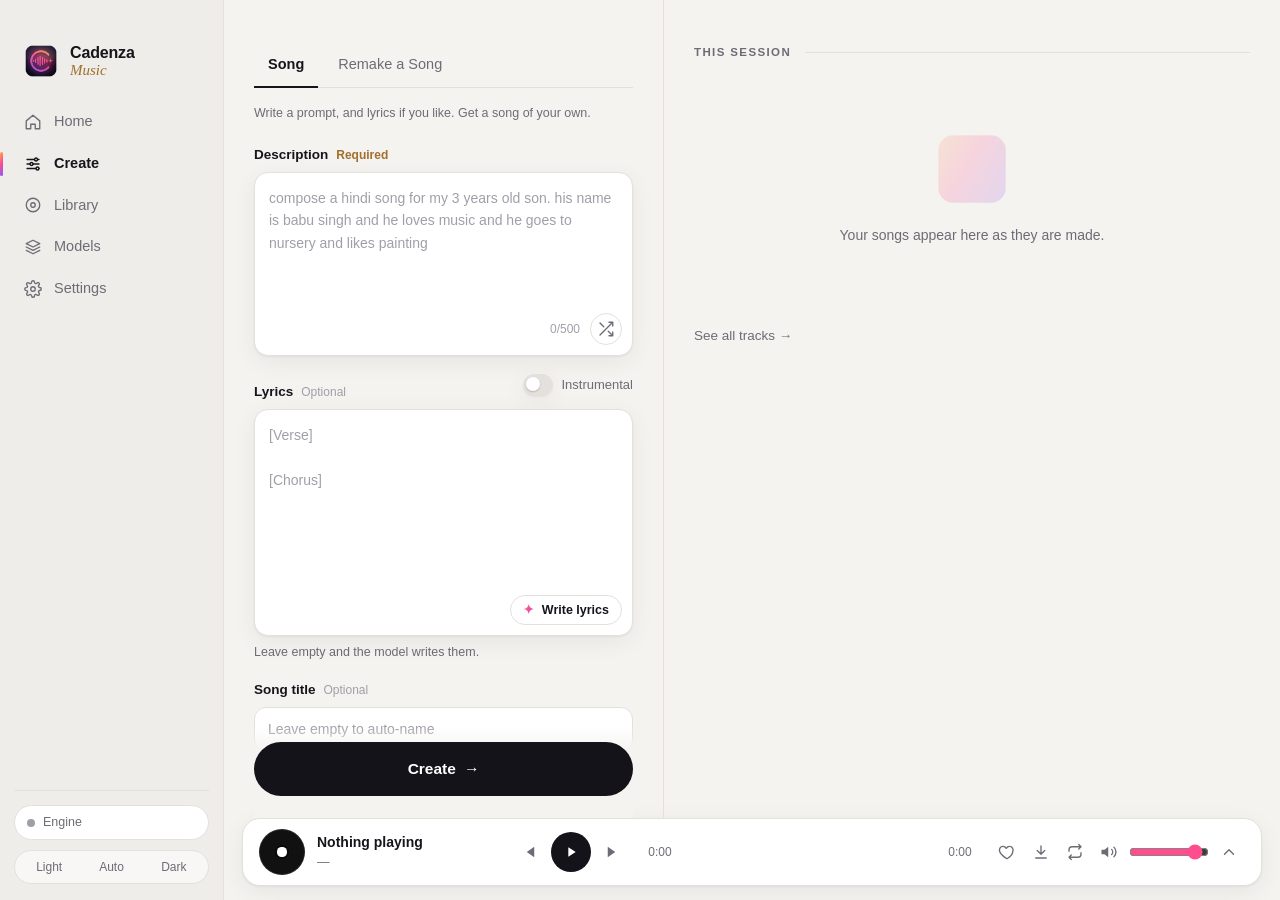
==== commit 15cb8d81: "Remake a Song: a new version of any recording - Drop in or choose an MP3, WAV, FLAC, M4A/AAC, OGG or" ====
--- a/ui/index.html
+++ b/ui/index.html
@@ -66,7 +66,7 @@
           <div class="create-form">
             <div class="tabs" role="tablist">
               <button class="tab active" data-tab="song">Song</button>
-              <button class="tab" data-tab="cover">Song Cover</button>
+              <button class="tab" data-tab="cover">Remake a Song</button>
             </div>
             <p class="muted small" id="tabHint">Write a prompt, and lyrics if you like. Get a song of your own.</p>
 
@@ -74,10 +74,27 @@
               <div class="label-row"><label>Recording</label><span class="req">Required</span></div>
               <button class="file-pick" id="coverPick">
                 <svg viewBox="0 0 24 24"><path d="M9 18V5l12-2v13"/><circle cx="6" cy="18" r="3"/><circle cx="18" cy="16" r="3"/></svg>
-                <span id="coverName">Choose an MP3 or WAV…</span>
+                <span><span id="coverName">Choose or drop a song — MP3, WAV, FLAC, M4A, OGG…</span><span class="file-meta" id="coverMeta"></span></span>
               </button>
-              <label class="check"><input type="checkbox" id="melodyOnly" /> Melody only (ignore the chords)</label>
-              <p class="hint">The melody is transcribed to a score and sung again in your style. The original lyrics fit best.</p>
+              <div class="seg wide remake-seg" id="remakeSeg">
+                <button data-remake="cover" class="active">Same melody, new style</button>
+                <button data-remake="continue">Continue from a section</button>
+              </div>
+              <div class="remake-cover">
+                <label class="check"><input type="checkbox" id="melodyOnly" /> Melody only (ignore the chords)</label>
+                <p class="hint">Its melody is written down as a score and sung again in your style. Leave the lyrics empty to have new words written; the original lyrics fit the melody best.</p>
+              </div>
+              <div class="remake-continue" hidden>
+                <div class="grid2 section-pick">
+                  <div class="field"><label for="sourceStart">Start at <span class="value" id="sourceStartValue">0:00</span></label><input id="sourceStart" type="range" min="0" max="60" step="1" value="0" /></div>
+                  <div class="field"><label for="sourceEnd">Until <span class="value" id="sourceEndValue">0:30</span></label><input id="sourceEnd" type="range" min="1" max="60" step="1" value="30" /></div>
+                </div>
+                <p class="hint">The new song opens with this part of your recording, then carries on in the style and words you give. 10–40 seconds works best.</p>
+              </div>
+              <div class="remake-need" id="remakeNeed" hidden>
+                <span id="remakeNeedText"></span>
+                <button class="btn primary small" id="remakeDownload">Download</button>
+              </div>
             </div>
 
             <div class="field">
@@ -193,7 +210,7 @@
                 <button data-filter="all" class="active">All</button>
                 <button data-filter="fav">Favourites</button>
                 <button data-filter="song">Songs</button>
-                <button data-filter="cover">Covers</button>
+                <button data-filter="cover">Remakes</button>
               </div>
               <button class="btn ghost small" id="openLibraryDir">Show folder</button>
             </div>
@@ -211,6 +228,10 @@
             <div class="muted small" id="modelsMeta"></div>
           </header>
           <div class="notice" id="engineNotice" hidden></div>
+          <div class="need" id="needBanner" hidden>
+            <div><strong id="needTitle"></strong><span class="muted" id="needText"></span></div>
+            <button class="btn primary" id="downloadRequired">Download what's needed</button>
+          </div>
           <section class="model-group">
             <h3>Music engine <span class="badge">YuE2 · CC BY-NC 4.0</span></h3>
             <p class="muted small">Pick one size. Bigger sizes sound a little better and need more memory. The VAE and the companion are shared by every size.</p>
@@ -222,8 +243,8 @@
             <div id="modelsLlm"></div>
           </section>
           <section class="model-group">
-            <h3>Covers <span class="badge">optional</span></h3>
-            <p class="muted small">Needed for Song Cover. Download one transcriber and the encoder of the same precision.</p>
+            <h3>Remakes <span class="badge">optional</span></h3>
+            <p class="muted small">Needed for Remake a Song. “Same melody” uses the transcriber, “Continue from a section” the tokenizer; both listen through the MERT encoder of the same precision. Downloading one brings its encoder along.</p>
             <div id="modelsCovers"></div>
           </section>
         </div>
@@ -300,6 +321,38 @@
               <button class="btn ghost small" id="engineLogBtn">Show log</button>
             </div>
             <pre class="log" id="engineLog" hidden></pre>
+          </section>
+
+          <section class="card settings-card">
+            <h3>Storage</h3>
+            <div class="storage-bar" id="storageBar"><i class="seg-models"></i><i class="seg-runtime"></i><i class="seg-songs"></i></div>
+            <div class="storage-rows">
+              <div class="storage-row">
+                <span class="swatch seg-models"></span>
+                <div><strong>Models</strong><div class="muted small" id="storageModelsMeta"></div></div>
+                <span class="storage-size" id="storageModels">—</span>
+                <button class="btn ghost small" data-reveal="models_dir">Show</button>
+              </div>
+              <div class="storage-row">
+                <span class="swatch seg-runtime"></span>
+                <div><strong>Language model runtime</strong><div class="muted small">llama.cpp</div></div>
+                <span class="storage-size" id="storageRuntime">—</span>
+                <span></span>
+              </div>
+              <div class="storage-row">
+                <span class="swatch seg-songs"></span>
+                <div><strong>Your songs</strong><div class="muted small" id="storageSongsMeta"></div></div>
+                <span class="storage-size" id="storageSongs">—</span>
+                <button class="btn ghost small" data-reveal="library_dir">Show</button>
+              </div>
+            </div>
+            <p class="hint" id="storageFree"></p>
+            <div class="row storage-actions">
+              <button class="btn ghost small" data-reveal="data_dir">Show app data folder</button>
+              <span class="spacer"></span>
+              <button class="btn danger small" id="removeAllModels">Remove all models</button>
+            </div>
+            <p class="hint">Uninstalling Cadenza keeps this data, so a reinstall doesn't download everything again. To free the space, remove the models here first. Your songs are kept unless you delete them from the Library or the folder.</p>
           </section>
 
           <section class="card settings-card">
--- a/ui/styles.css
+++ b/ui/styles.css
@@ -78,7 +78,7 @@
 /* ----------------------------------------------------------------- layout */
 .app {
   display: grid;
-  grid-template-columns: 224px 1fr;
+  grid-template-columns: 224px minmax(0, 1fr);
   grid-template-rows: 1fr auto;
   height: 100vh;
 }
@@ -122,7 +122,7 @@
 .theme-switch button { flex: 1; border: 0; background: none; border-radius: 999px; font-size: 12px; padding: 4px 0; color: var(--muted); }
 .theme-switch button.active { background: var(--surface); color: var(--text); box-shadow: var(--shadow); font-weight: 600; }
 
-.main { overflow: hidden; position: relative; }
+.main { overflow: hidden; position: relative; min-width: 0; }
 .view { display: none; height: 100%; overflow: auto; }
 .view.active { display: block; }
 
@@ -214,6 +214,15 @@
 .file-pick { display: flex; align-items: center; gap: 10px; background: var(--surface); border: 1px dashed var(--line); border-radius: 12px; padding: 14px; color: var(--muted); text-align: left; }
 .file-pick:hover { border-color: var(--accent-2); color: var(--text); }
 .file-pick.has { border-style: solid; color: var(--text); }
+.file-pick.drop { border-color: var(--accent-2); border-style: solid; background: color-mix(in srgb, var(--accent-2) 8%, var(--surface)); }
+.file-pick > span { display: flex; flex-direction: column; min-width: 0; }
+#coverName { overflow: hidden; text-overflow: ellipsis; white-space: nowrap; }
+.file-meta { font-size: 12px; color: var(--muted); }
+.file-meta:empty { display: none; }
+.remake-seg { margin: 10px 0 4px; }
+.section-pick { margin-top: 6px; }
+.remake-need { display: flex; align-items: center; gap: 10px; flex-wrap: wrap; font-size: 13px; background: color-mix(in srgb, var(--warn) 12%, var(--surface)); border: 1px solid color-mix(in srgb, var(--warn) 35%, var(--line)); border-radius: 12px; padding: 10px 12px; margin-top: 8px; }
+.remake-need span { flex: 1; min-width: 180px; }
 .advanced { margin: 4px 0 18px; }
 .advanced summary { list-style: none; display: flex; justify-content: space-between; align-items: center; cursor: pointer; font-weight: 600; padding: 8px 2px; color: var(--muted); }
 .advanced summary::-webkit-details-marker { display: none; }
@@ -221,6 +230,10 @@
 .advanced[open] summary { margin-bottom: 12px; color: var(--text); }
 .create-bar { position: sticky; bottom: 0; margin-top: auto; padding: 16px 0 22px; background: linear-gradient(to bottom, transparent, var(--bg) 30%); }
 .form-error { color: var(--bad); font-size: 13px; margin-bottom: 10px; white-space: pre-wrap; }
+.form-error .btn { margin-left: 8px; vertical-align: middle; }
+.need { display: flex; align-items: center; gap: 14px; flex-wrap: wrap; background: color-mix(in srgb, var(--accent) 8%, var(--surface)); border: 1px solid color-mix(in srgb, var(--accent) 30%, var(--line)); border-radius: 14px; padding: 14px 18px; margin-bottom: 20px; font-size: 13px; }
+.need > div { flex: 1; min-width: 200px; }
+.need strong { display: block; font-size: 14px; margin-bottom: 2px; }
 
 .session { padding: 44px 30px 30px; overflow: auto; }
 .section-title { display: flex; align-items: center; gap: 14px; text-transform: uppercase; letter-spacing: .12em; font-size: 11.5px; font-weight: 600; color: var(--muted); margin-bottom: 16px; }
@@ -311,12 +324,23 @@
 .provider-pane { display: none; }
 .provider-pane.active { display: block; }
 .settings-save { display: flex; gap: 14px; align-items: center; justify-content: flex-end; position: sticky; bottom: 0; padding: 14px 0; background: linear-gradient(to bottom, transparent, var(--bg) 35%); }
+.storage-bar { display: flex; height: 10px; border-radius: 6px; overflow: hidden; background: var(--surface-2); border: 1px solid var(--line); margin-bottom: 14px; }
+.storage-bar i { display: block; height: 100%; width: 0; transition: width .4s ease; }
+.seg-models { background: var(--accent-2); }
+.seg-runtime { background: var(--accent-3); }
+.seg-songs { background: var(--accent); }
+.storage-rows { display: flex; flex-direction: column; gap: 4px; margin-bottom: 8px; }
+.storage-row { display: grid; grid-template-columns: 12px 1fr auto 64px; gap: 12px; align-items: center; padding: 8px 0; border-bottom: 1px solid var(--line); }
+.storage-row:last-child { border-bottom: 0; }
+.swatch { width: 10px; height: 10px; border-radius: 3px; }
+.storage-size { font-variant-numeric: tabular-nums; font-weight: 600; }
+.storage-actions { margin: 6px 0 10px; }
 .log { background: #0e0d13; color: #cfc9dc; font: 11.5px/1.5 ui-monospace, SFMono-Regular, Menlo, monospace; border-radius: 10px; padding: 12px; max-height: 280px; overflow: auto; white-space: pre-wrap; margin: 12px 0 0; }
 
 /* ----------------------------------------------------------------- player */
 .player { grid-column: 2; padding: 0 18px 14px; background: linear-gradient(to bottom, transparent, var(--bg) 25%); }
 .player-inner {
-  display: grid; grid-template-columns: minmax(180px, 240px) auto auto 1fr auto auto; align-items: center; gap: 14px;
+  display: grid; grid-template-columns: minmax(180px, 240px) auto auto minmax(0, 1fr) auto auto; align-items: center; gap: 14px;
   background: var(--surface); border: 1px solid var(--line); border-radius: 18px; padding: 10px 16px; box-shadow: var(--shadow);
 }
 .now { display: flex; align-items: center; gap: 12px; min-width: 0; }
@@ -331,7 +355,7 @@
 .play-btn { width: 40px; height: 40px; border-radius: 50%; border: 0; background: var(--primary); color: var(--primary-text); display: grid; place-items: center; }
 .play-btn svg { width: 16px; height: 16px; }
 .time { font-size: 12px; color: var(--muted); font-variant-numeric: tabular-nums; min-width: 34px; text-align: center; }
-.wave { width: 100%; height: 34px; cursor: pointer; display: block; }
+.wave { width: 100%; min-width: 0; height: 34px; cursor: pointer; display: block; }
 .player-tools { display: flex; align-items: center; gap: 2px; }
 .player-tools input[type="range"] { width: 80px; }
 
@@ -359,6 +383,6 @@
 @media (max-width: 1100px) {
   .create { grid-template-columns: 1fr; height: auto; }
   .create-form { border-right: 0; }
-  .player-inner { grid-template-columns: auto auto 1fr auto; }
+  .player-inner { grid-template-columns: auto auto minmax(0, 1fr) auto; }
   .now, .player-tools input[type="range"] { display: none; }
 }
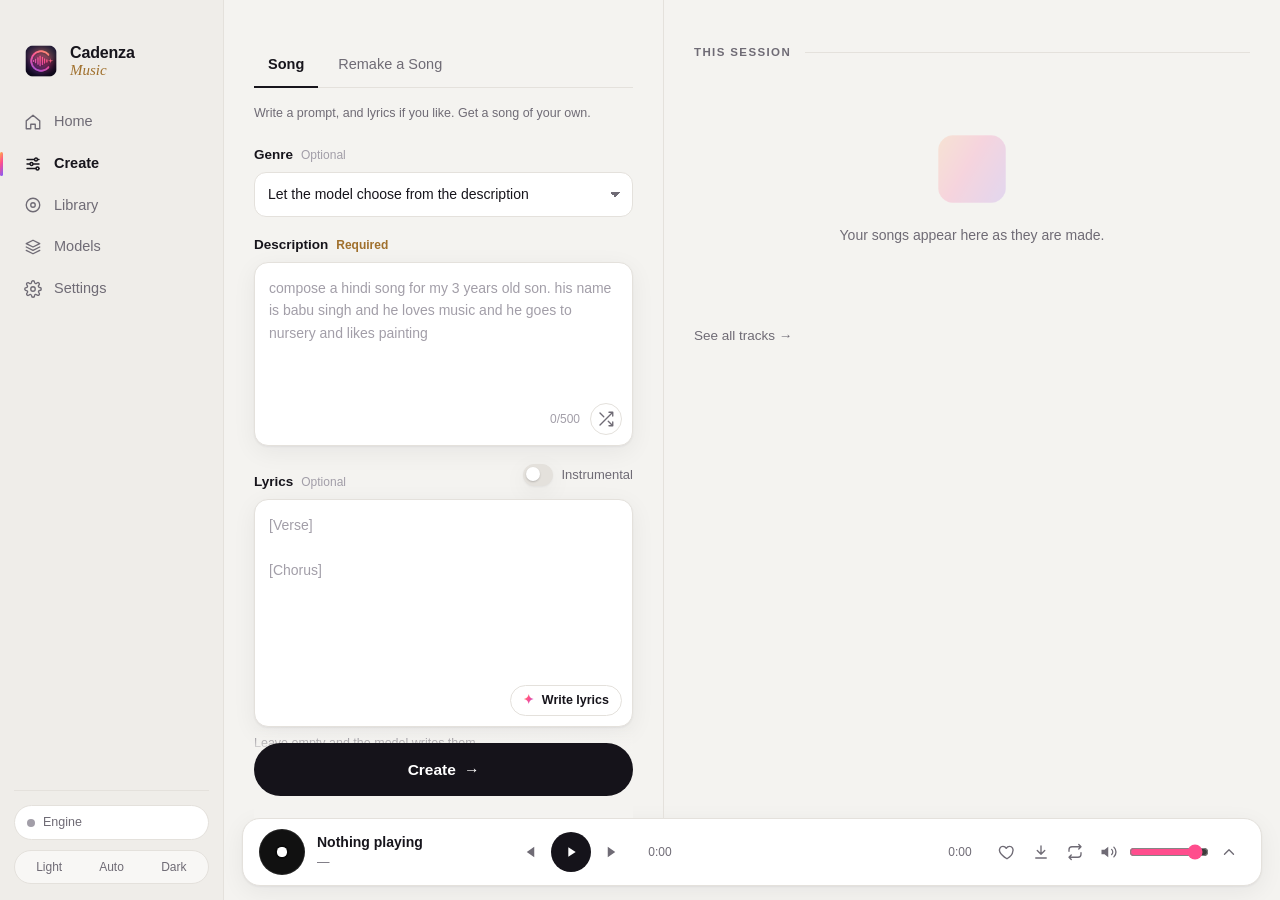
==== commit 82ef0781: "Genres and better prompts for Hollywood and Bollywood songs - Style is written as the comma separate" ====
--- a/ui/index.html
+++ b/ui/index.html
@@ -98,6 +98,12 @@
             </div>
 
             <div class="field">
+              <div class="label-row"><label for="preset">Genre</label><span class="opt">Optional</span></div>
+              <select id="preset"><option value="">Let the model choose from the description</option></select>
+              <p class="hint" id="presetHint" hidden></p>
+            </div>
+
+            <div class="field">
               <div class="label-row"><label for="description" id="descLabel">Description</label><span class="req" id="descReq">Required</span></div>
               <div class="textarea-wrap">
                 <textarea id="description" rows="5" maxlength="500" placeholder="compose a hindi song for my 3 years old son. his name is babu singh and he loves music and he goes to nursery and likes painting"></textarea>
@@ -140,9 +146,9 @@
                   <label for="language">Lyrics language</label>
                   <select id="language">
                     <option value="auto">From the description</option>
-                    <option>English</option><option>Hindi</option><option>Chinese</option><option>Japanese</option>
+                    <option>English</option><option value="Hindi">Hindi (Roman letters, sings best)</option><option>Hindi (Devanagari)</option><option>Chinese</option><option>Japanese</option>
                     <option>Korean</option><option>Spanish</option><option>French</option><option>German</option>
-                    <option>Portuguese</option><option>Russian</option><option>Italian</option><option>Punjabi</option>
+                    <option>Portuguese</option><option>Russian</option><option>Italian</option><option>Punjabi</option><option>Punjabi (Gurmukhi)</option>
                     <option>Bengali</option><option>Tamil</option><option>Urdu</option><option>Arabic</option>
                   </select>
                 </div>
@@ -169,6 +175,17 @@
                 <div class="field">
                   <label for="temperature">Creativity <span class="value" id="temperatureValue">1.00</span></label>
                   <input id="temperature" type="range" min="0.6" max="1.4" step="0.05" value="1.0" />
+                </div>
+                <div class="field">
+                  <label for="cfgScale">Style strength</label>
+                  <select id="cfgScale">
+                    <option value="">Normal</option>
+                    <option value="1.2">Strong (follows the style closer, about 2× slower)</option>
+                  </select>
+                </div>
+                <div class="field">
+                  <label for="guideScore">Score guidance</label>
+                  <label class="check"><input type="checkbox" id="guideScore" checked /> Varied chords, sections in lyric order</label>
                 </div>
                 <div class="field">
                   <label for="lmSeed">Composition seed</label>
